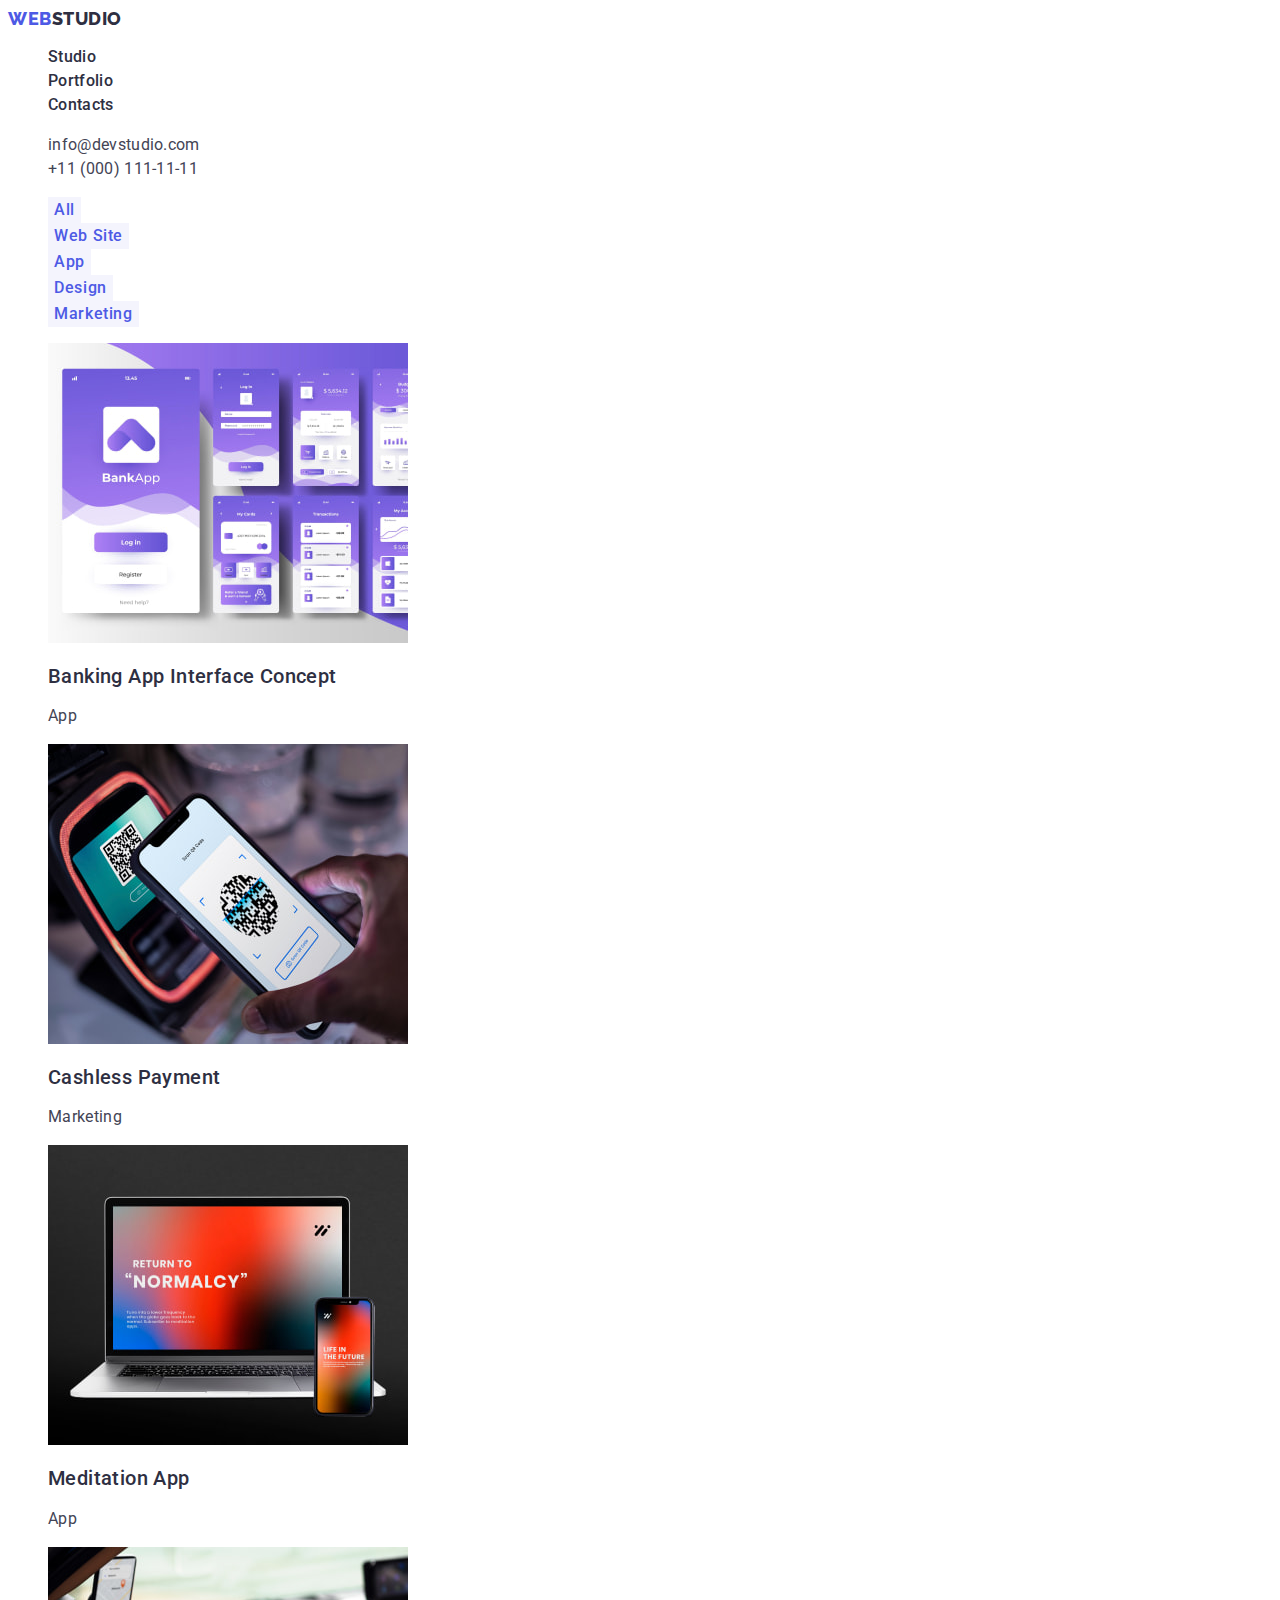
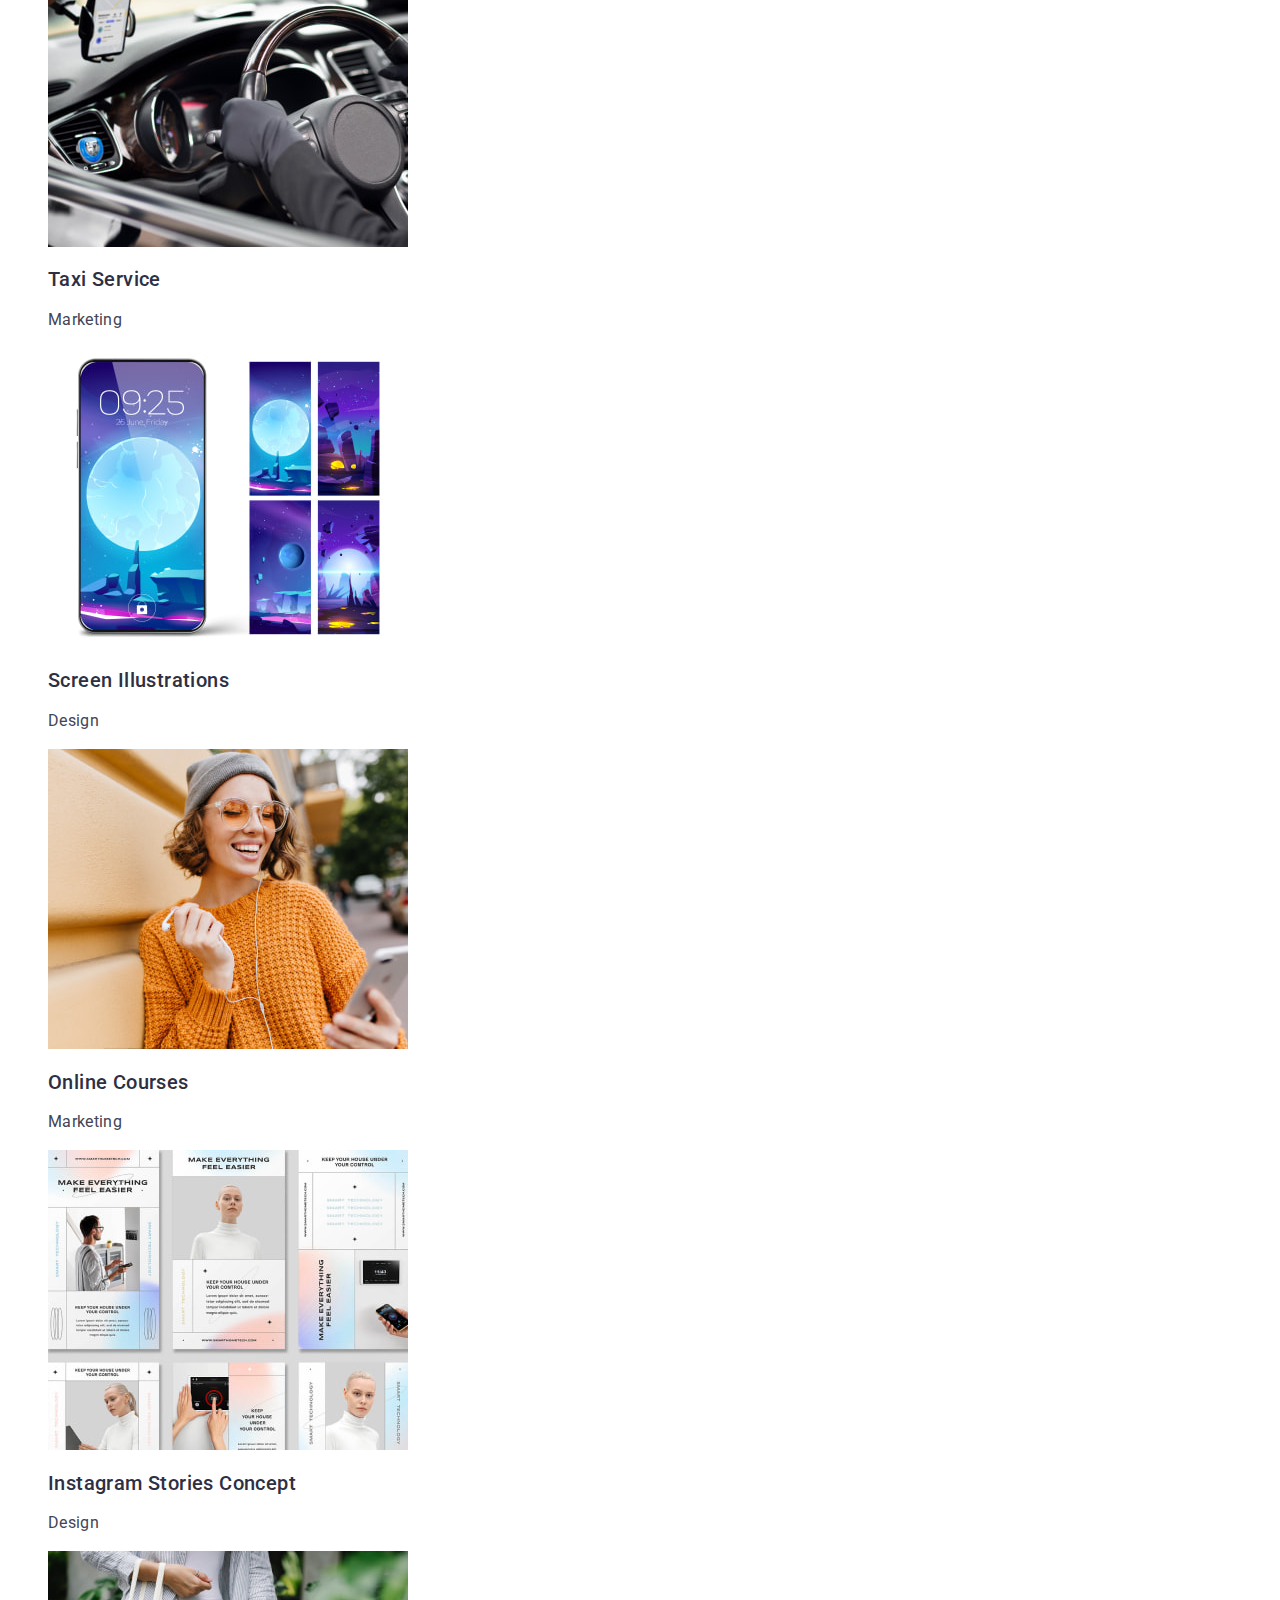
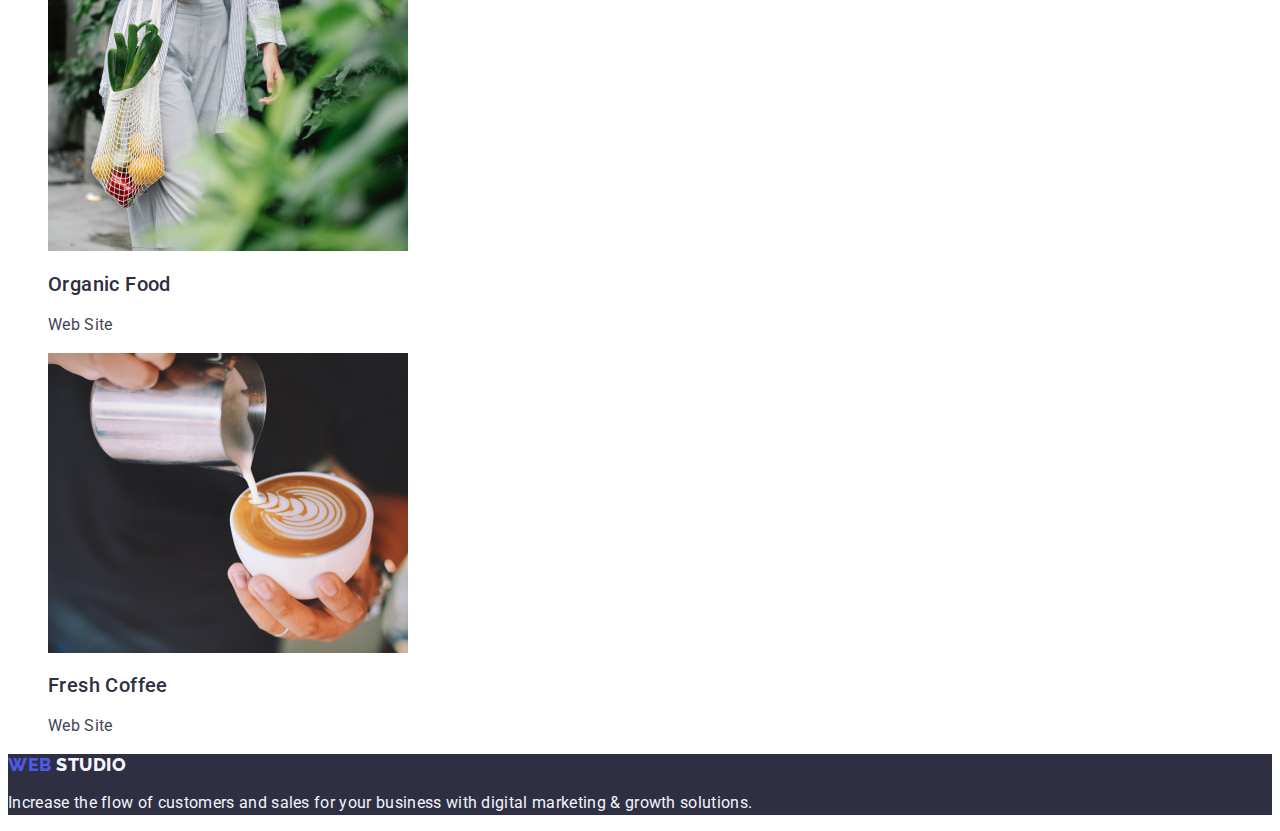
==== portfolio.html @ 91fb647b "Initial commit" ====
<!DOCTYPE html>
<html lang="en">
  <head>
    <meta charset="UTF-8" />
    <meta name="viewport" content="width=device-width, initial-scale=1.0" />
    <title>WebStudio</title>
    <link
      rel="stylesheet"
      href="node_modules/modern-normalize/modern-normalize.css"
    />
    <link rel="preconnect" href="https://fonts.googleapis.com" />
    <link rel="preconnect" href="https://fonts.gstatic.com" crossorigin />
    <link
      href="https://fonts.googleapis.com/css2?family=Raleway:wght@800&family=Roboto:wght@400;500;700;900&display=swap"
      rel="stylesheet"
    />
    <link rel="stylesheet" href="./css/styles.css" />
  </head>
  <body>
    <!-- HEADER -->
    <header>
      <nav>
        <a class="link logo-header" href="./index.html"
          >Web<span class="logo-studio-header">Studio</span></a
        >
        <ul class="list">
          <li>
            <a class="link nav-header-text" href="./index.html">Studio</a>
          </li>
          <li>
            <a class="link nav-header-text" href="./portfolio.html"
              >Portfolio</a
            >
          </li>
          <li><a class="link nav-header-text" href="">Contacts</a></li>
        </ul>
      </nav>
      <address class="header-address">
        <ul class="list">
          <li>
            <a class="link header-address-text" href="mailto:info@devstudio.com"
              >info@devstudio.com</a
            >
          </li>
          <li>
            <a class="link header-address-text" href="tel:+110001111111"
              >+11 (000) 111-11-11</a
            >
          </li>
        </ul>
      </address>
    </header>
    <!-- MAIN-->
    <main>
      <section>
        <h1 hidden>Portfolio</h1>
        <ul class="list">
          <li><button type="button" class="portfolio-button">All</button></li>
          <li>
            <button type="button" class="portfolio-button">Web Site</button>
          </li>
          <li><button type="button" class="portfolio-button">App</button></li>
          <li>
            <button type="button" class="portfolio-button">Design</button>
          </li>
          <li>
            <button type="button" class="portfolio-button">Marketing</button>
          </li>
        </ul>
        <ul class="list">
          <li>
            <a class="link" href="">
              <img src="./images/img.jpg" alt="app" width="360" height="300" />
              <h2 class="main-text">Banking App Interface Concept</h2>
              <p class="main-sub-text">App</p>
            </a>
          </li>
          <li>
            <a class="link" href="">
              <img
                src="./images/img1.jpg"
                alt="qr code payment"
                width="360"
                height="300"
              />
              <h2 class="main-text">Cashless Payment</h2>
              <p class="main-sub-text">Marketing</p>
            </a>
          </li>
          <li>
            <a class="link" href="">
              <img
                src="./images/img2.jpg"
                alt="laptop and phone"
                width="360"
                height="300"
              />
              <h2 class="main-text">Meditation App</h2>
              <p class="main-sub-text">App</p>
            </a>
          </li>
          <li>
            <a class="link" href="">
              <img
                src="./images/img3.jpg"
                alt="car interior"
                width="360"
                height="300"
              />
              <h2 class="main-text">Taxi Service</h2>
              <p class="main-sub-text">Marketing</p>
            </a>
          </li>
          <li>
            <a class="link" href="">
              <img
                src="./images/img4.jpg"
                alt="phone wallpaper"
                width="360"
                height="300"
              />
              <h2 class="main-text">Screen Illustrations</h2>
              <p class="main-sub-text">Design</p>
            </a>
          </li>
          <li>
            <a class="link" href="">
              <img
                src="./images/img5.jpg"
                alt="woman"
                width="360"
                height="300"
              />
              <h2 class="main-text">Online Courses</h2>
              <p class="main-sub-text">Marketing</p>
            </a>
          </li>
          <li>
            <a class="link" href="">
              <img
                src="./images/img6.jpg"
                alt="stories"
                width="360"
                height="300"
              />
              <h2 class="main-text">Instagram Stories Concept</h2>
              <p class="main-sub-text">Design</p>
            </a>
          </li>
          <li>
            <a class="link" href="">
              <img
                src="./images/img7.jpg"
                alt="woman with food"
                width="360"
                height="300"
              />
              <h2 class="main-text">Organic Food</h2>
              <p class="main-sub-text">Web Site</p>
            </a>
          </li>
          <li>
            <a class="link" href="">
              <img
                src="./images/img8.jpg"
                alt="coffe"
                width="360"
                height="300"
              />
              <h2 class="main-text">Fresh Coffee</h2>
              <p class="main-sub-text">Web Site</p>
            </a>
          </li>
        </ul>
      </section>
    </main>
    <!-- FOOTER -->
    <footer class="page-footer">
      <a class="link logo-footer" href="./index.html"
        >Web <span class="logo-studio-footer">Studio</span></a
      >
      <p class="footer-text">
        Increase the flow of customers and sales for your business with digital
        marketing & growth solutions.
      </p>
    </footer>
  </body>
</html>
---- css/styles.css ----
/* ЗМІННІ */
:root {
  --primary-brand: #4d5ae5;
  --pressed-state: #404bbf;
  --dark: #2e2f42;
  --succes: #31d0aa;
  --text: #434455;
  --subtle-text: #8e8f99;
  --accent: #e7e9fc;
  --light: #f4f4fd;
  --hero-background: #2e2f42;
  --white-background: #ffffff;
  --modal-background: #fcfcfc;
  --primary-font: "Roboto", sans-serif;
  --logo-font: "Raleway", sans-serif;
}

body {
  font-family: var(--primary-font);
  color: var(--text);
  background-color: var(--white-background);
  font-size: 16px;
}

button {
  font-family: inherit;
  border: none;
  font-weight: 500;
  line-height: 1.5;
  letter-spacing: 0.02em;
  cursor: pointer;
}

button:hover,
button:focus {
  color: var(--white-background);
  background-color: var(--pressed-state);
}

footer {
  background-color: var(--dark);
}

.list {
  list-style-type: none;
}

.link {
  text-decoration: none;
}

.portfolio-button {
  color: var(--primary-brand);
  background-color: var(--light);
  font-size: 16px;
  letter-spacing: 0.04em;
}

.hero-button {
  color: var(--white-background);
  background-color: var(--primary-brand);
}

.logo-header,
.logo-footer {
  color: var(--primary-brand);
  font-family: var(--logo-font);
  font-size: 18px;
  font-weight: 800;
  line-height: 1.17;
  letter-spacing: 0.03em;
  text-transform: uppercase;
}

.logo-studio-header {
  color: var(--dark);
}

.logo-studio-footer {
  color: var(--light);
}

.nav-header-text {
  color: var(--dark);
  font-weight: 500;
  line-height: 1.5;
  letter-spacing: 0.02em;
}

.nav-header-text:hover,
.nav-header-text:focus {
  color: var(--pressed-state);
}
.header-address-text {
  color: var(--text);

  font-weight: 400;
  line-height: 1.5;
  letter-spacing: 0.02em;
}

.header-address {
  font-style: normal;
}

.header-address-text:hover,
.header-address-text:focus {
  color: var(--pressed-state);
}

.main-text {
  color: var(--dark);
  font-size: 20px;
  font-weight: 500;
  line-height: 1.2;
  letter-spacing: 0.02em;
}

.main-sub-text {
  color: var(--text);
  font-weight: 400;
  line-height: 1.5;
  letter-spacing: 0.02em;
}

.footer-text {
  color: var(--light);
  font-weight: 400;
  line-height: 1.5;
  letter-spacing: 0.02em;
}

.hero {
  color: var(--white-background);
  background-color: var(--dark);
}

.hero-button {
  font-size: 16px;
  font-weight: 500;
  line-height: 1.5;
  letter-spacing: 0.04em;
}

.hero-button:hover,
.hero-button:focus {
  background-color: var(--pressed-state);
}

.hero-text {
  color: var(--white-background);
  font-size: 56px;
  font-weight: 700;
  line-height: 1.07;
  letter-spacing: 0.02em;
  text-align: center;
}

.second-text {
  color: var(--dark);
  font-size: 36px;
  font-weight: 700;
  line-height: 1.11;
  letter-spacing: 0.02em;
  text-transform: capitalize;
  text-align: center;
}

.team-section {
  background-color: var(--light);
}

.employee {
  background-color: var(--white-background);
}
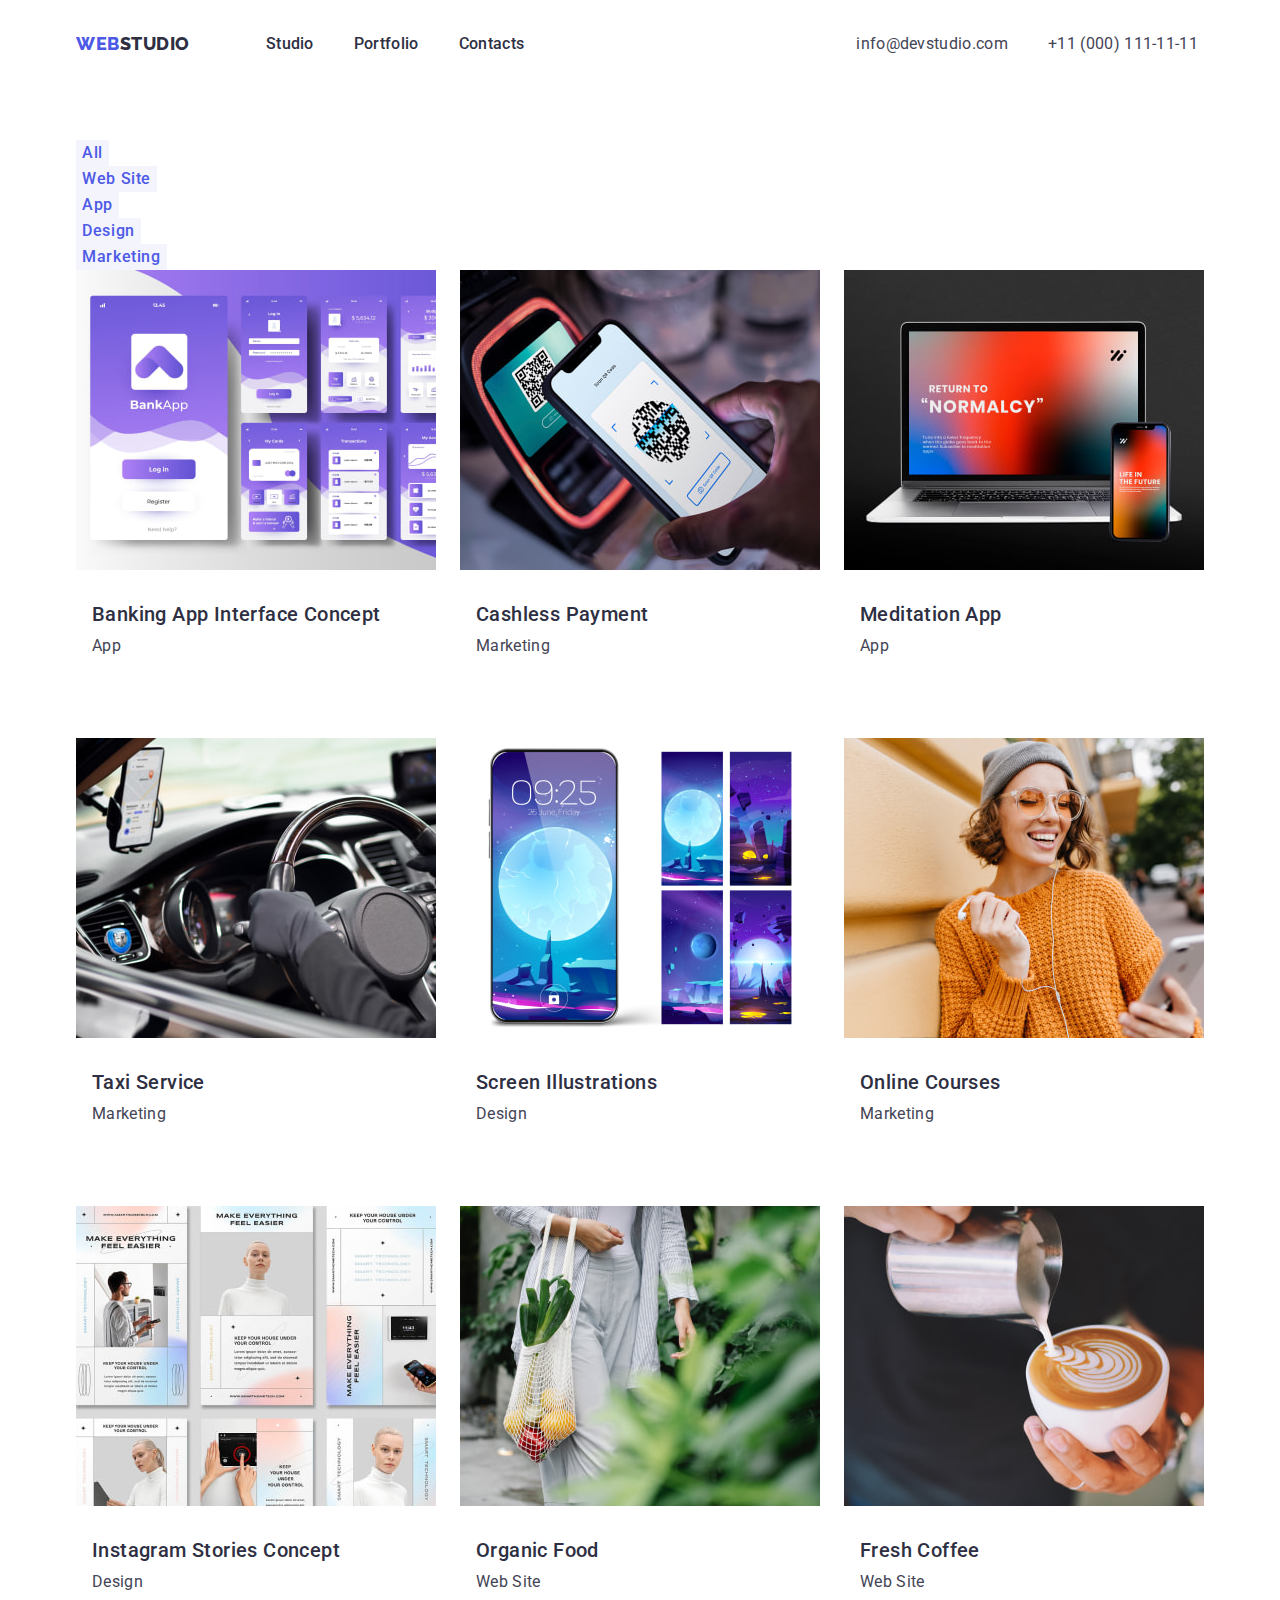
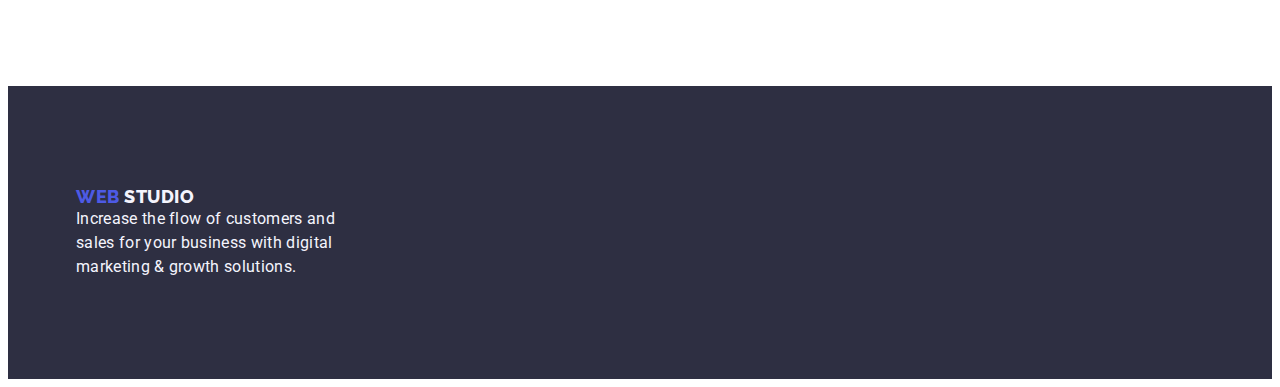
==== commit e61700f0: "update 3" ====
--- a/portfolio.html
+++ b/portfolio.html
@@ -18,171 +18,211 @@
   </head>
   <body>
     <!-- HEADER -->
-    <header>
-      <nav>
-        <a class="link logo-header" href="./index.html"
-          >Web<span class="logo-studio-header">Studio</span></a
-        >
-        <ul class="list">
-          <li>
-            <a class="link nav-header-text" href="./index.html">Studio</a>
-          </li>
-          <li>
-            <a class="link nav-header-text" href="./portfolio.html"
-              >Portfolio</a
-            >
-          </li>
-          <li><a class="link nav-header-text" href="">Contacts</a></li>
-        </ul>
-      </nav>
-      <address class="header-address">
-        <ul class="list">
-          <li>
-            <a class="link header-address-text" href="mailto:info@devstudio.com"
-              >info@devstudio.com</a
-            >
-          </li>
-          <li>
-            <a class="link header-address-text" href="tel:+110001111111"
-              >+11 (000) 111-11-11</a
-            >
-          </li>
-        </ul>
-      </address>
+    <header class="header">
+      <div class="container header-container">
+        <nav class="header-nav">
+          <a class="link logo-header" href="./index.html"
+            >Web<span class="logo-studio-header">Studio</span></a
+          >
+          <ul class="list nav-list">
+            <li>
+              <a class="link nav-header-text" href="./index.html">Studio</a>
+            </li>
+            <li>
+              <a class="link nav-header-text" href="./portfolio.html"
+                >Portfolio</a
+              >
+            </li>
+            <li><a class="link nav-header-text" href="">Contacts</a></li>
+          </ul>
+        </nav>
+        <address class="header-address">
+          <ul class="list list-address">
+            <li>
+              <a
+                class="link header-address-text"
+                href="mailto:info@devstudio.com"
+                >info@devstudio.com</a
+              >
+            </li>
+            <li>
+              <a class="link header-address-text" href="tel:+110001111111"
+                >+11 (000) 111-11-11</a
+              >
+            </li>
+          </ul>
+        </address>
+      </div>
     </header>
     <!-- MAIN-->
     <main>
+      <!-- SECTION 1 (PORTFOLIO) -->
       <section>
-        <h1 hidden>Portfolio</h1>
-        <ul class="list">
-          <li><button type="button" class="portfolio-button">All</button></li>
-          <li>
-            <button type="button" class="portfolio-button">Web Site</button>
-          </li>
-          <li><button type="button" class="portfolio-button">App</button></li>
-          <li>
-            <button type="button" class="portfolio-button">Design</button>
-          </li>
-          <li>
-            <button type="button" class="portfolio-button">Marketing</button>
-          </li>
-        </ul>
-        <ul class="list">
-          <li>
-            <a class="link" href="">
-              <img src="./images/img.jpg" alt="app" width="360" height="300" />
-              <h2 class="main-text">Banking App Interface Concept</h2>
-              <p class="main-sub-text">App</p>
-            </a>
-          </li>
-          <li>
-            <a class="link" href="">
-              <img
-                src="./images/img1.jpg"
-                alt="qr code payment"
-                width="360"
-                height="300"
-              />
-              <h2 class="main-text">Cashless Payment</h2>
-              <p class="main-sub-text">Marketing</p>
-            </a>
-          </li>
-          <li>
-            <a class="link" href="">
-              <img
-                src="./images/img2.jpg"
-                alt="laptop and phone"
-                width="360"
-                height="300"
-              />
-              <h2 class="main-text">Meditation App</h2>
-              <p class="main-sub-text">App</p>
-            </a>
-          </li>
-          <li>
-            <a class="link" href="">
-              <img
-                src="./images/img3.jpg"
-                alt="car interior"
-                width="360"
-                height="300"
-              />
-              <h2 class="main-text">Taxi Service</h2>
-              <p class="main-sub-text">Marketing</p>
-            </a>
-          </li>
-          <li>
-            <a class="link" href="">
-              <img
-                src="./images/img4.jpg"
-                alt="phone wallpaper"
-                width="360"
-                height="300"
-              />
-              <h2 class="main-text">Screen Illustrations</h2>
-              <p class="main-sub-text">Design</p>
-            </a>
-          </li>
-          <li>
-            <a class="link" href="">
-              <img
-                src="./images/img5.jpg"
-                alt="woman"
-                width="360"
-                height="300"
-              />
-              <h2 class="main-text">Online Courses</h2>
-              <p class="main-sub-text">Marketing</p>
-            </a>
-          </li>
-          <li>
-            <a class="link" href="">
-              <img
-                src="./images/img6.jpg"
-                alt="stories"
-                width="360"
-                height="300"
-              />
-              <h2 class="main-text">Instagram Stories Concept</h2>
-              <p class="main-sub-text">Design</p>
-            </a>
-          </li>
-          <li>
-            <a class="link" href="">
-              <img
-                src="./images/img7.jpg"
-                alt="woman with food"
-                width="360"
-                height="300"
-              />
-              <h2 class="main-text">Organic Food</h2>
-              <p class="main-sub-text">Web Site</p>
-            </a>
-          </li>
-          <li>
-            <a class="link" href="">
-              <img
-                src="./images/img8.jpg"
-                alt="coffe"
-                width="360"
-                height="300"
-              />
-              <h2 class="main-text">Fresh Coffee</h2>
-              <p class="main-sub-text">Web Site</p>
-            </a>
-          </li>
-        </ul>
+        <div class="container">
+          <h1 hidden>Portfolio</h1>
+          <ul class="list">
+            <li><button type="button" class="portfolio-button">All</button></li>
+            <li>
+              <button type="button" class="portfolio-button">Web Site</button>
+            </li>
+            <li><button type="button" class="portfolio-button">App</button></li>
+            <li>
+              <button type="button" class="portfolio-button">Design</button>
+            </li>
+            <li>
+              <button type="button" class="portfolio-button">Marketing</button>
+            </li>
+          </ul>
+          <ul class="list portfolio-list">
+            <li class="portfolio-item">
+              <a class="link" href="">
+                <img
+                  src="./images/img.jpg"
+                  alt="app"
+                  width="360"
+                  height="300"
+                />
+                <div class="portfolio-item-text">
+                  <h2 class="main-text portfolio-main-text">
+                    Banking App Interface Concept
+                  </h2>
+                  <p class="main-sub-text portfolio-sub-text">App</p>
+                </div>
+              </a>
+            </li>
+            <li class="portfolio-item">
+              <a class="link" href="">
+                <img
+                  src="./images/img1.jpg"
+                  alt="qr code payment"
+                  width="360"
+                  height="300"
+                />
+                <div class="portfolio-item-text">
+                  <h2 class="main-text portfolio-main-text">
+                    Cashless Payment
+                  </h2>
+                  <p class="main-sub-text">Marketing</p>
+                </div>
+              </a>
+            </li>
+            <li class="portfolio-item">
+              <a class="link" href="">
+                <img
+                  src="./images/img2.jpg"
+                  alt="laptop and phone"
+                  width="360"
+                  height="300"
+                />
+                <div class="portfolio-item-text">
+                  <h2 class="main-text portfolio-main-text">Meditation App</h2>
+                  <p class="main-sub-text">App</p>
+                </div>
+              </a>
+            </li>
+            <li class="portfolio-item">
+              <a class="link" href="">
+                <img
+                  src="./images/img3.jpg"
+                  alt="car interior"
+                  width="360"
+                  height="300"
+                />
+                <div class="portfolio-item-text">
+                  <h2 class="main-text portfolio-main-text">Taxi Service</h2>
+                  <p class="main-sub-text">Marketing</p>
+                </div>
+              </a>
+            </li>
+            <li class="portfolio-item">
+              <a class="link" href="">
+                <img
+                  src="./images/img4.jpg"
+                  alt="phone wallpaper"
+                  width="360"
+                  height="300"
+                />
+                <div class="portfolio-item-text">
+                  <h2 class="main-text portfolio-main-text">
+                    Screen Illustrations
+                  </h2>
+                  <p class="main-sub-text">Design</p>
+                </div>
+              </a>
+            </li>
+            <li class="portfolio-item">
+              <a class="link" href="">
+                <img
+                  src="./images/img5.jpg"
+                  alt="woman"
+                  width="360"
+                  height="300"
+                />
+                <div class="portfolio-item-text">
+                  <h2 class="main-text portfolio-main-text">Online Courses</h2>
+                  <p class="main-sub-text">Marketing</p>
+                </div>
+              </a>
+            </li>
+            <li class="portfolio-item">
+              <a class="link" href="">
+                <img
+                  src="./images/img6.jpg"
+                  alt="stories"
+                  width="360"
+                  height="300"
+                />
+                <div class="portfolio-item-text">
+                  <h2 class="main-text portfolio-main-text">
+                    Instagram Stories Concept
+                  </h2>
+                  <p class="main-sub-text">Design</p>
+                </div>
+              </a>
+            </li>
+            <li class="portfolio-item">
+              <a class="link" href="">
+                <img
+                  src="./images/img7.jpg"
+                  alt="woman with food"
+                  width="360"
+                  height="300"
+                />
+                <div class="portfolio-item-text">
+                  <h2 class="main-text portfolio-main-text">Organic Food</h2>
+                  <p class="main-sub-text">Web Site</p>
+                </div>
+              </a>
+            </li>
+            <li class="portfolio-item">
+              <a class="link" href="">
+                <img
+                  src="./images/img8.jpg"
+                  alt="coffe"
+                  width="360"
+                  height="300"
+                />
+                <div class="portfolio-item-text">
+                  <h2 class="main-text portfolio-main-text">Fresh Coffee</h2>
+                  <p class="main-sub-text">Web Site</p>
+                </div>
+              </a>
+            </li>
+          </ul>
+        </div>
       </section>
     </main>
     <!-- FOOTER -->
     <footer class="page-footer">
-      <a class="link logo-footer" href="./index.html"
-        >Web <span class="logo-studio-footer">Studio</span></a
-      >
-      <p class="footer-text">
-        Increase the flow of customers and sales for your business with digital
-        marketing & growth solutions.
-      </p>
+      <div class="container">
+        <a class="link logo-footer" href="./index.html"
+          >Web <span class="logo-studio-footer">Studio</span></a
+        >
+        <p class="footer-text">
+          Increase the flow of customers and sales for your business with
+          digital marketing & growth solutions.
+        </p>
+      </div>
     </footer>
   </body>
 </html>
--- a/css/styles.css
+++ b/css/styles.css
@@ -1,3 +1,9 @@
+*,
+*::after,
+*::before {
+  box-sizing: border-box;
+}
+
 /* ЗМІННІ */
 :root {
   --primary-brand: #4d5ae5;
@@ -37,8 +43,9 @@
   background-color: var(--pressed-state);
 }
 
-footer {
+.page-footer {
   background-color: var(--dark);
+  padding: 100px 0;
 }
 
 .list {
@@ -70,6 +77,7 @@
   line-height: 1.17;
   letter-spacing: 0.03em;
   text-transform: uppercase;
+  margin-right: 76px;
 }
 
 .logo-studio-header {
@@ -128,11 +136,17 @@
   font-weight: 400;
   line-height: 1.5;
   letter-spacing: 0.02em;
-}
-
-.hero {
+  width: 100%;
+  max-width: 264px;
+}
+
+.hero-section {
   color: var(--white-background);
   background-color: var(--dark);
+  /* height: 600px; */
+  padding-top: 188px;
+  padding-bottom: 188px;
+  margin-bottom: 60px;
 }
 
 .hero-button {
@@ -140,6 +154,13 @@
   font-weight: 500;
   line-height: 1.5;
   letter-spacing: 0.04em;
+  padding: 16px 32px;
+  display: block;
+  margin: 0 auto;
+  cursor: pointer;
+  min-width: 169px;
+  height: 56px;
+  border-radius: 4px;
 }
 
 .hero-button:hover,
@@ -154,6 +175,9 @@
   line-height: 1.07;
   letter-spacing: 0.02em;
   text-align: center;
+  max-width: 496px;
+  margin: 0 auto;
+  margin-bottom: 48px;
 }
 
 .second-text {
@@ -168,8 +192,158 @@
 
 .team-section {
   background-color: var(--light);
+  padding-top: 120px;
+  padding-bottom: 120px;
 }
 
 .employee {
   background-color: var(--white-background);
-}
+  max-width: calc(100% - (24px * 3) / 4);
+  border-radius: 0px 0px 4px 4px;
+}
+
+/* 3  */
+
+h1,
+h2,
+h3,
+h4,
+h5,
+h6,
+p {
+  margin: 0;
+}
+
+ul {
+  margin: 0;
+  padding-left: 0;
+}
+
+img {
+  display: block;
+  width: 100%;
+  height: auto;
+}
+
+.container {
+  max-width: 1158px;
+  padding-left: 15px;
+  padding-right: 15px;
+  margin-left: auto;
+  margin-right: auto;
+}
+
+.visually-hidden {
+  position: absolute;
+  width: 1px;
+  height: 1px;
+  margin: -1px;
+  border: 0;
+  padding: 0;
+  white-space: nowrap;
+  clip-path: inset(100%);
+  clip: rect(0 0 0 0);
+  overflow: hidden;
+}
+
+section {
+  padding-top: 60px;
+  padding-bottom: 60px;
+}
+
+.list-priveleges {
+  display: flex;
+  gap: 24px;
+  margin: 0 auto;
+}
+
+.privileges-item {
+  width: calc(100% - (24px * 3) / 4);
+}
+
+.privileges-text-title {
+  margin-bottom: 8px;
+}
+
+.list-wawd {
+  display: flex;
+  gap: 24px;
+}
+
+.wawd-text {
+  padding-bottom: 72px;
+}
+
+.wawd-section {
+  padding-bottom: 120px;
+}
+
+.our-team-text {
+  padding-bottom: 72px;
+}
+
+.list-team {
+  display: flex;
+  gap: 24px;
+}
+
+.team-photo {
+  padding-bottom: 32px;
+}
+
+.text-team {
+  text-align: center;
+  padding-bottom: 8px;
+}
+
+.text-team-sub {
+  text-align: center;
+  padding-bottom: 32px;
+}
+
+.header {
+  border-bottom: 1px solid var(--cornflower-color);
+  padding: 24px 0;
+}
+
+.header-container {
+  display: flex;
+  align-items: center;
+  gap: 332px;
+}
+
+.header-nav {
+  display: flex;
+  align-items: center;
+}
+
+.nav-list {
+  display: flex;
+  gap: 40px;
+}
+
+.list-address {
+  display: flex;
+  gap: 40px;
+}
+
+.portfolio-list {
+  display: flex;
+  flex-wrap: wrap;
+  column-gap: 24px;
+  row-gap: 48px;
+}
+
+.portfolio-item {
+  width: calc((100% - 48px) / 3);
+}
+
+.portfolio-item-text {
+  border: 1px solid var(--cornflower-color);
+  border-top: none;
+  padding: 32px 16px;
+}
+
+.portfolio-main-text {
+  padding-bottom: 8px;
+}
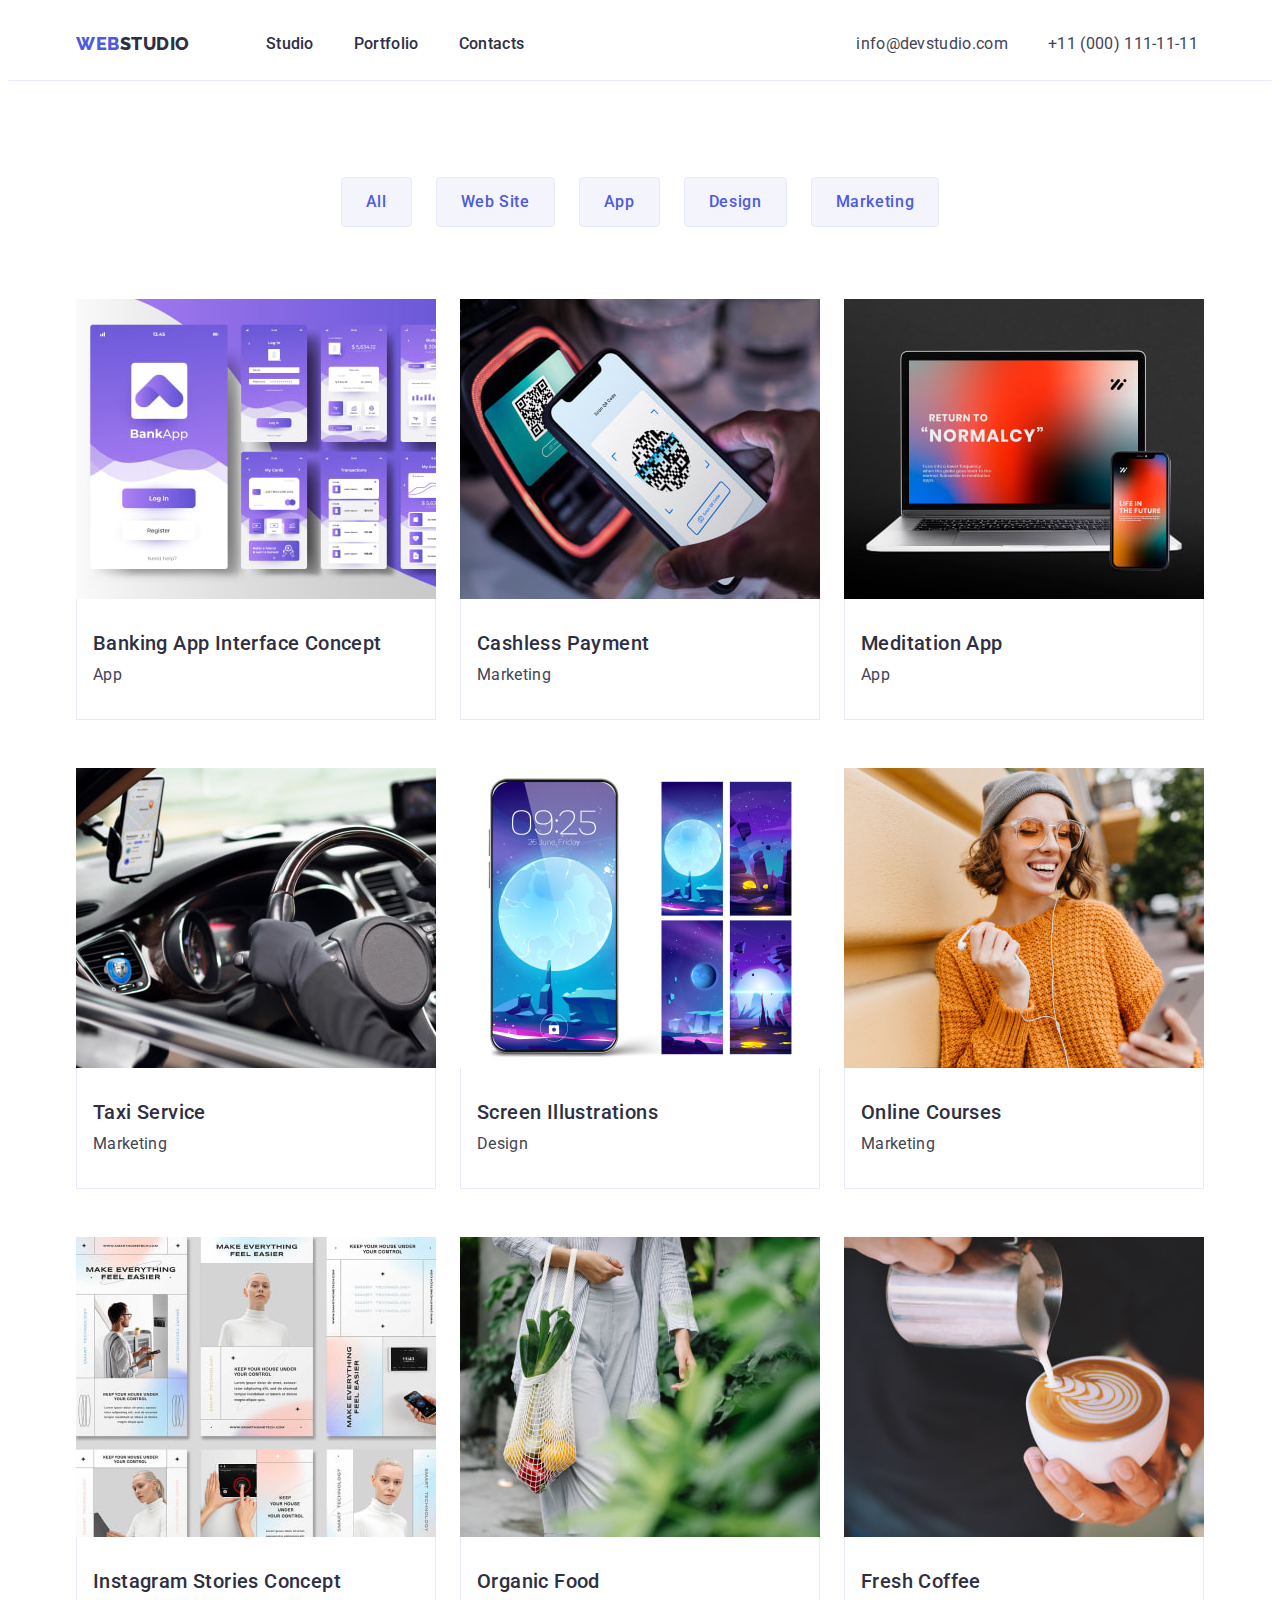
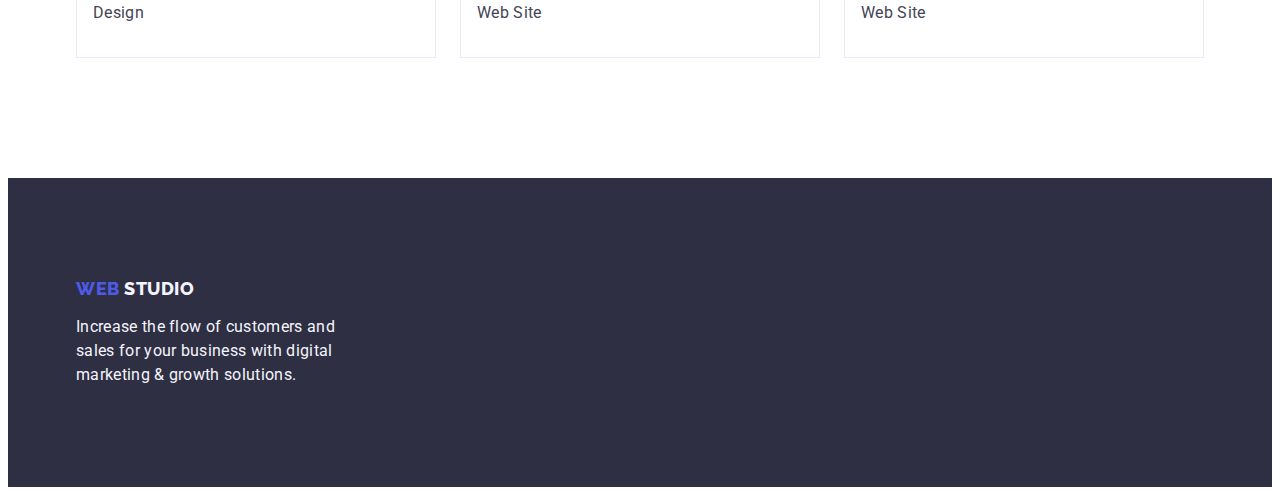
==== commit 24bbc161: "update4" ====
--- a/portfolio.html
+++ b/portfolio.html
@@ -57,10 +57,10 @@
     <!-- MAIN-->
     <main>
       <!-- SECTION 1 (PORTFOLIO) -->
-      <section>
+      <section class="portfolio-section">
         <div class="container">
-          <h1 hidden>Portfolio</h1>
-          <ul class="list">
+          <h1 class="visually-hidden">Portfolio</h1>
+          <ul class="list portfolio-list-buttons">
             <li><button type="button" class="portfolio-button">All</button></li>
             <li>
               <button type="button" class="portfolio-button">Web Site</button>
--- a/css/styles.css
+++ b/css/styles.css
@@ -43,17 +43,45 @@
   background-color: var(--pressed-state);
 }
 
+section {
+  padding-top: 60px;
+  padding-bottom: 60px;
+}
+
+h1,
+h2,
+h3,
+h4,
+h5,
+h6,
+p {
+  margin: 0;
+}
+
+ul {
+  margin: 0;
+  padding-left: 0;
+}
+
+img {
+  display: block;
+  width: 100%;
+  height: auto;
+}
+
+.list {
+  list-style-type: none;
+}
+
+.link {
+  text-decoration: none;
+}
+
+/* HEADER */
+
 .page-footer {
   background-color: var(--dark);
   padding: 100px 0;
-}
-
-.list {
-  list-style-type: none;
-}
-
-.link {
-  text-decoration: none;
 }
 
 .portfolio-button {
@@ -68,7 +96,18 @@
   background-color: var(--primary-brand);
 }
 
-.logo-header,
+.logo-header {
+  color: var(--primary-brand);
+  font-family: var(--logo-font);
+  font-size: 18px;
+  font-weight: 800;
+  line-height: 1.17;
+  letter-spacing: 0.03em;
+  text-transform: uppercase;
+  text-decoration: none;
+  margin-right: 76px;
+}
+
 .logo-footer {
   color: var(--primary-brand);
   font-family: var(--logo-font);
@@ -77,7 +116,9 @@
   line-height: 1.17;
   letter-spacing: 0.03em;
   text-transform: uppercase;
-  margin-right: 76px;
+  text-decoration: none;
+  margin-bottom: 16px;
+  display: inline-block;
 }
 
 .logo-studio-header {
@@ -166,6 +207,7 @@
 .hero-button:hover,
 .hero-button:focus {
   background-color: var(--pressed-state);
+  box-shadow: 0px 4px 4px 0px rgba(0, 0, 0, 0.15);
 }
 
 .hero-text {
@@ -200,29 +242,6 @@
   background-color: var(--white-background);
   max-width: calc(100% - (24px * 3) / 4);
   border-radius: 0px 0px 4px 4px;
-}
-
-/* 3  */
-
-h1,
-h2,
-h3,
-h4,
-h5,
-h6,
-p {
-  margin: 0;
-}
-
-ul {
-  margin: 0;
-  padding-left: 0;
-}
-
-img {
-  display: block;
-  width: 100%;
-  height: auto;
 }
 
 .container {
@@ -246,11 +265,6 @@
   overflow: hidden;
 }
 
-section {
-  padding-top: 60px;
-  padding-bottom: 60px;
-}
-
 .list-priveleges {
   display: flex;
   gap: 24px;
@@ -302,7 +316,7 @@
 }
 
 .header {
-  border-bottom: 1px solid var(--cornflower-color);
+  border-bottom: 1px solid var(--accent);
   padding: 24px 0;
 }
 
@@ -339,7 +353,7 @@
 }
 
 .portfolio-item-text {
-  border: 1px solid var(--cornflower-color);
+  border: 1px solid var(--accent);
   border-top: none;
   padding: 32px 16px;
 }
@@ -347,3 +361,33 @@
 .portfolio-main-text {
   padding-bottom: 8px;
 }
+
+.portfolio-list-buttons {
+  display: flex;
+  justify-content: center;
+  gap: 24px;
+  margin-bottom: 72px;
+}
+
+.portfolio-button {
+  background-color: var(--light);
+  color: var(--primary-brand);
+  font-weight: 500;
+  letter-spacing: 0.04em;
+  padding: 12px 24px;
+  border: 1px solid var(--accent);
+  border-radius: 4px;
+}
+
+.portfolio-button:hover,
+.portfolio-button:focus {
+  background-color: var(--pressed-state);
+  color: var(--white-background);
+  border: 1px solid transparent;
+  box-shadow: 0px 2px 2px 0px rgba(0, 0, 0, 0.12),
+    0px 2px 1px 0px rgba(0, 0, 0, 0.08), 0px 3px 1px 0px rgba(0, 0, 0, 0.1);
+}
+
+.portfolio-section {
+  padding: 96px 0 120px;
+}
